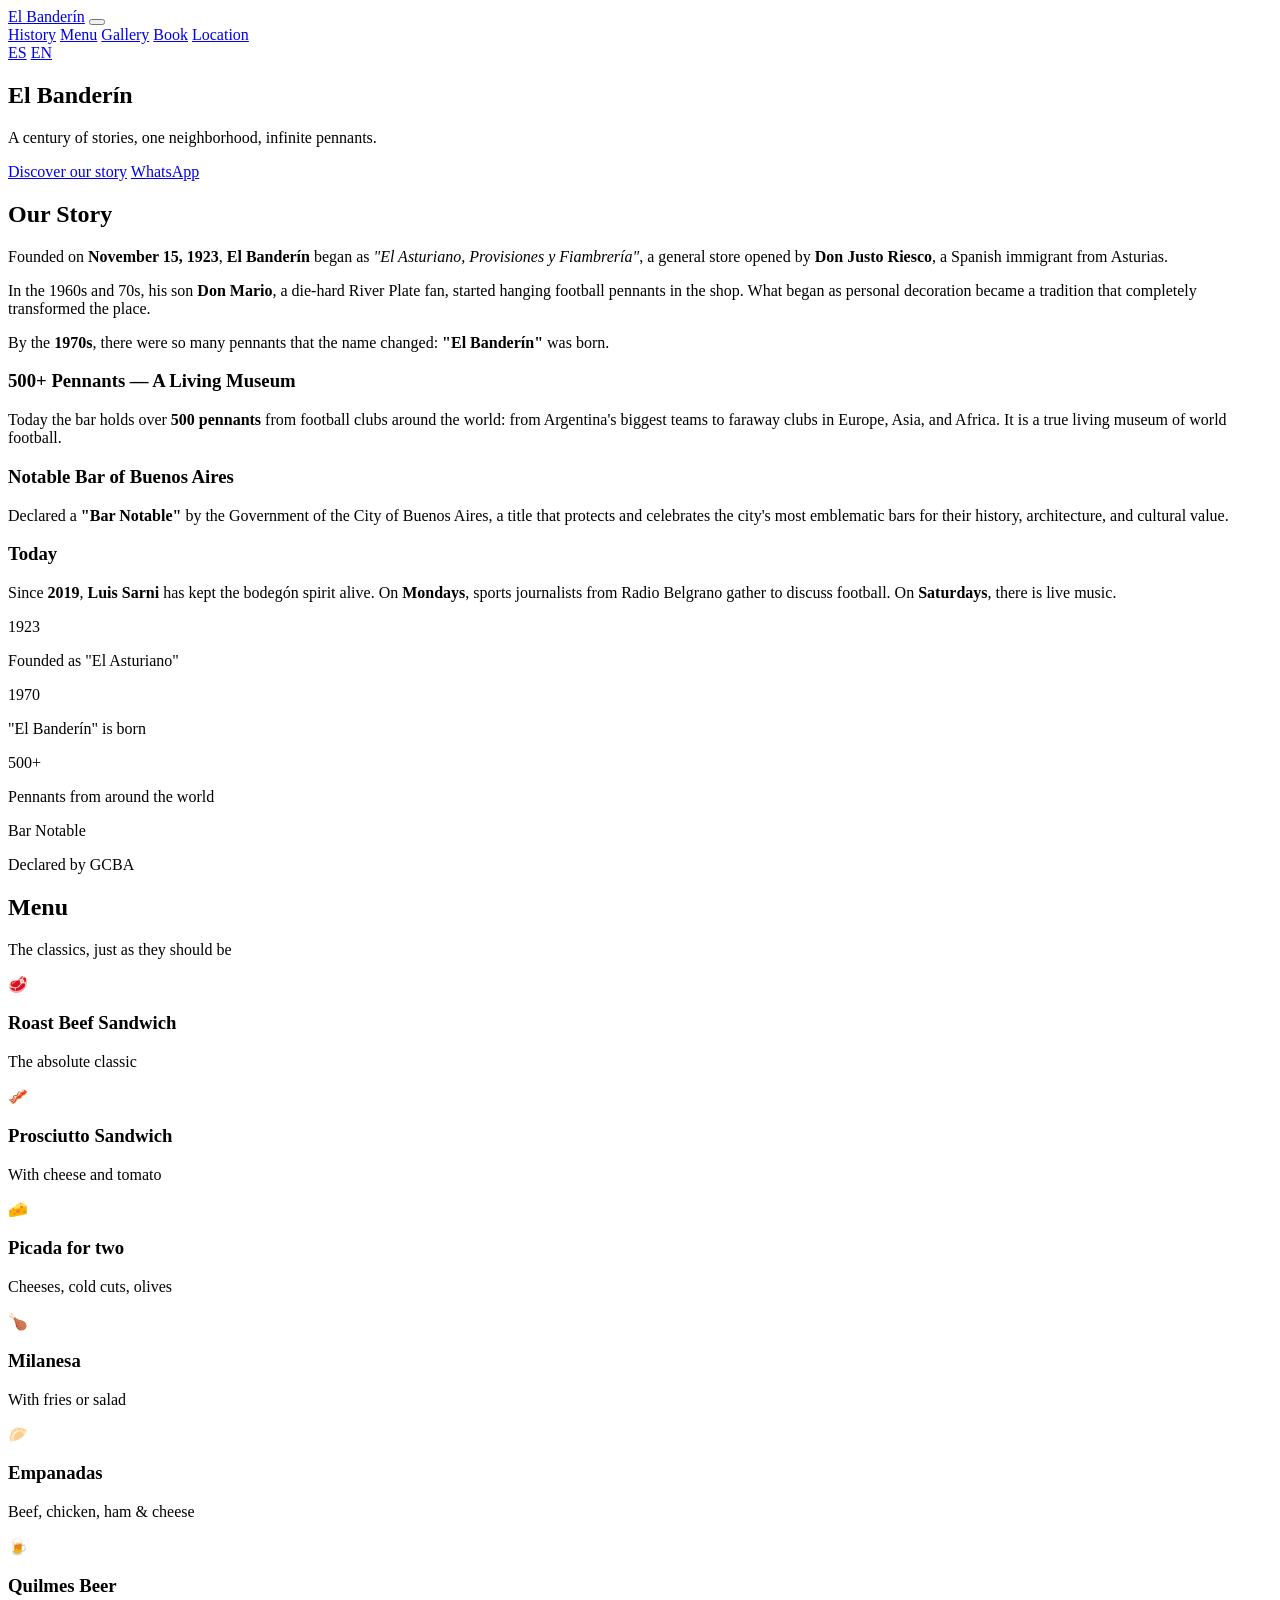
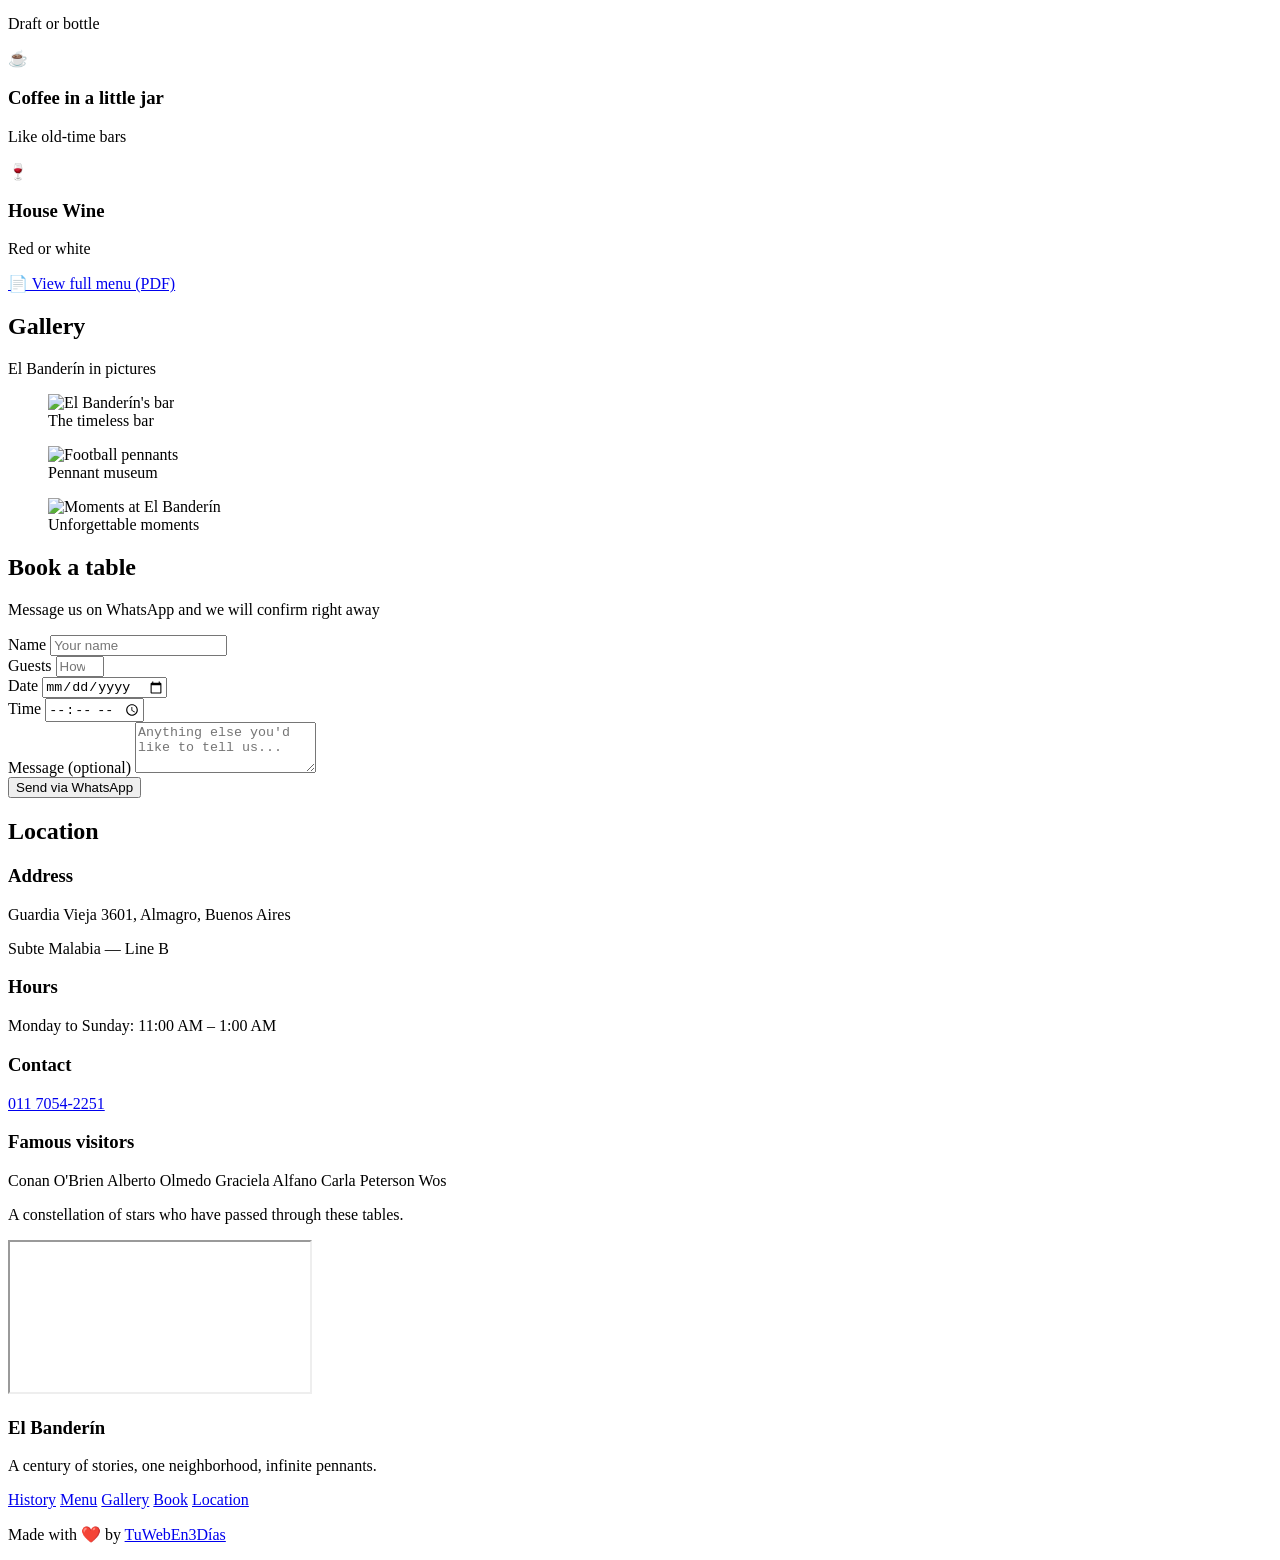
==== en/index.html @ 318a9eaf "Add landing page for El Banderín" ====
<!DOCTYPE html>
<html lang="en">
<head>
  <meta charset="UTF-8">
  <meta name="viewport" content="width=device-width, initial-scale=1.0">
  <title>El Banderín | Notable Bar in Almagro, Buenos Aires | Since 1923</title>
  <meta name="description" content="El Banderín, a notable bar in Almagro, Buenos Aires. Founded in 1923, 500+ football pennants, traditional Argentine bodegón. Sandwiches, picadas, milanesas. Open daily.">
  <meta name="keywords" content="El Banderín, notable bar, bodegón, Almagro, Guardia Vieja, pennants, football, Buenos Aires bar">
  <meta name="robots" content="index, follow">
  <meta name="author" content="TuWebEn3Días">
  <meta property="og:title" content="El Banderín | Notable Bar in Almagro">
  <meta property="og:description" content="A century of stories, one neighborhood, infinite pennants.">
  <meta property="og:type" content="website">
  <meta property="og:url" content="https://tuweben3dias.github.io/demo-el-banderin/en/">
  <meta property="og:locale" content="en_US">
  <meta property="og:site_name" content="El Banderín">
  <meta property="og:image" content="https://tuweben3dias.github.io/demo-el-banderin/imgs/placeholder-hero.svg">
  <meta name="twitter:card" content="summary_large_image">
  <meta name="twitter:title" content="El Banderín | Notable Bar in Almagro">
  <meta name="twitter:description" content="A century of stories, one neighborhood, infinite pennants.">
  <meta name="twitter:image" content="https://tuweben3dias.github.io/demo-el-banderin/imgs/placeholder-hero.svg">
  <script type="application/ld+json">
  {
    "@context": "https://schema.org",
    "@type": "BarOrPub",
    "name": "El Banderín",
    "url": "https://tuweben3dias.github.io/demo-el-banderin",
    "telephone": "+54 11 7054-2251",
    "address": {
      "@type": "PostalAddress",
      "streetAddress": "Guardia Vieja 3601",
      "addressLocality": "Almagro, Buenos Aires",
      "postalCode": "C1192 AAG",
      "addressCountry": "AR"
    },
    "geo": { "@type": "GeoCoordinates", "latitude": -34.6056, "longitude": -58.4254 },
    "openingHoursSpecification": {
      "@type": "OpeningHoursSpecification",
      "dayOfWeek": ["Monday", "Tuesday", "Wednesday", "Thursday", "Friday", "Saturday", "Sunday"],
      "opens": "11:00",
      "closes": "01:00"
    },
    "servesCuisine": "Bodegón (Argentine tavern)",
    "priceRange": "$",
    "description": "A century of stories, one neighborhood, infinite pennants.",
    "founder": { "@type": "Person", "name": "Justo Riesco" },
    "foundingDate": "1923-11-15",
    "image": "https://tuweben3dias.github.io/demo-el-banderin/imgs/placeholder-hero.svg"
  }
  </script>
  <script async src="https://www.googletagmanager.com/gtag/js?id=G-MYPNVV6ZX1"></script>
  <script>window.dataLayer = window.dataLayer || []; function gtag(){dataLayer.push(arguments);} gtag('js', new Date()); gtag('config', 'G-MYPNVV6ZX1');</script>
  <link rel="preconnect" href="https://fonts.googleapis.com">
  <link rel="preconnect" href="https://fonts.gstatic.com" crossorigin>
  <link href="https://fonts.googleapis.com/css2?family=Lato:wght@400;700&family=Playfair+Display:ital,wght@0,400;0,700;0,900;1,400&display=swap" rel="stylesheet">
  <link rel="stylesheet" href="../css/styles.css">
  <link rel="canonical" href="https://tuweben3dias.github.io/demo-el-banderin/en/">
  <link rel="alternate" hreflang="es" href="https://tuweben3dias.github.io/demo-el-banderin/">
  <link rel="alternate" hreflang="en" href="https://tuweben3dias.github.io/demo-el-banderin/en/">
  <link rel="icon" type="image/svg+xml" href="data:image/svg+xml,<svg xmlns='http://www.w3.org/2000/svg' viewBox='0 0 100 100'><text y='.9em' font-size='90'>🏆</text></svg>">
</head>
<body>
  <nav id="navbar">
    <div class="container nav-container">
      <a href="../" class="nav-logo">El Banderín</a>
      <button class="nav-toggle" aria-label="Open menu" aria-expanded="false">
        <span></span><span></span><span></span>
      </button>
      <div class="nav-menu" id="nav-menu">
        <a href="../#historia" class="nav-link">History</a>
        <a href="../#menu" class="nav-link">Menu</a>
        <a href="../#galeria" class="nav-link">Gallery</a>
        <a href="../#reservas" class="nav-link">Book</a>
        <a href="../#como-llegar" class="nav-link">Location</a>
        <div class="lang-switch">
          <a href="../" aria-label="Español">ES</a>
          <a href="/" class="active" aria-label="English">EN</a>
        </div>
      </div>
    </div>
  </nav>
  <main>
    <section id="hero">
      <div class="hero-content">
        <h1>El Banderín</h1>
        <p class="hero-tagline">A century of stories, one neighborhood, infinite pennants.</p>
        <div class="hero-ctas">
          <a href="../#historia" class="btn btn-primary">Discover our story</a>
          <a href="https://wa.me/5491170542251" class="btn btn-outline" target="_blank" rel="noopener">WhatsApp</a>
        </div>
      </div>
    </section>
    <section id="historia" class="section">
      <div class="container">
        <h2 class="section-title">Our Story</h2>
        <div class="historia-grid">
          <div class="historia-text">
            <p class="historia-intro">Founded on <strong>November 15, 1923</strong>, <strong>El Banderín</strong> began as <em>"El Asturiano, Provisiones y Fiambrería"</em>, a general store opened by <strong>Don Justo Riesco</strong>, a Spanish immigrant from Asturias.</p>
            <p>In the 1960s and 70s, his son <strong>Don Mario</strong>, a die-hard River Plate fan, started hanging football pennants in the shop. What began as personal decoration became a tradition that completely transformed the place.</p>
            <p>By the <strong>1970s</strong>, there were so many pennants that the name changed: <strong>"El Banderín"</strong> was born.</p>
            <div class="historia-highlight">
              <h3>500+ Pennants — A Living Museum</h3>
              <p>Today the bar holds over <strong>500 pennants</strong> from football clubs around the world: from Argentina's biggest teams to faraway clubs in Europe, Asia, and Africa. It is a true living museum of world football.</p>
            </div>
            <div class="historia-highlight">
              <h3>Notable Bar of Buenos Aires</h3>
              <p>Declared a <strong>"Bar Notable"</strong> by the Government of the City of Buenos Aires, a title that protects and celebrates the city's most emblematic bars for their history, architecture, and cultural value.</p>
            </div>
            <div class="historia-highlight">
              <h3>Today</h3>
              <p>Since <strong>2019</strong>, <strong>Luis Sarni</strong> has kept the bodegón spirit alive. On <strong>Mondays</strong>, sports journalists from Radio Belgrano gather to discuss football. On <strong>Saturdays</strong>, there is live music.</p>
            </div>
          </div>
          <div class="historia-cards">
            <div class="historia-card"><span class="historia-card-year">1923</span><p>Founded as "El Asturiano"</p></div>
            <div class="historia-card"><span class="historia-card-year">1970</span><p>"El Banderín" is born</p></div>
            <div class="historia-card"><span class="historia-card-year">500+</span><p>Pennants from around the world</p></div>
            <div class="historia-card"><span class="historia-card-year">Bar Notable</span><p>Declared by GCBA</p></div>
          </div>
        </div>
      </div>
    </section>
    <section id="menu" class="section">
      <div class="container">
        <h2 class="section-title">Menu</h2>
        <p class="section-subtitle">The classics, just as they should be</p>
        <div class="menu-grid">
          <div class="menu-item fade-in"><span class="menu-icon">🥩</span><h3>Roast Beef Sandwich</h3><p class="menu-desc">The absolute classic</p></div>
          <div class="menu-item fade-in"><span class="menu-icon">🥓</span><h3>Prosciutto Sandwich</h3><p class="menu-desc">With cheese and tomato</p></div>
          <div class="menu-item fade-in"><span class="menu-icon">🧀</span><h3>Picada for two</h3><p class="menu-desc">Cheeses, cold cuts, olives</p></div>
          <div class="menu-item fade-in"><span class="menu-icon">🍗</span><h3>Milanesa</h3><p class="menu-desc">With fries or salad</p></div>
          <div class="menu-item fade-in"><span class="menu-icon">🥟</span><h3>Empanadas</h3><p class="menu-desc">Beef, chicken, ham & cheese</p></div>
          <div class="menu-item fade-in"><span class="menu-icon">🍺</span><h3>Quilmes Beer</h3><p class="menu-desc">Draft or bottle</p></div>
          <div class="menu-item fade-in"><span class="menu-icon">☕</span><h3>Coffee in a little jar</h3><p class="menu-desc">Like old-time bars</p></div>
          <div class="menu-item fade-in"><span class="menu-icon">🍷</span><h3>House Wine</h3><p class="menu-desc">Red or white</p></div>
        </div>
        <div class="menu-pdf-wrap">
          <a href="../docs/menu.pdf" class="btn btn-primary" target="_blank" rel="noopener">📄 View full menu (PDF)</a>
        </div>
      </div>
    </section>
    <section id="galeria" class="section">
      <div class="container">
        <h2 class="section-title">Gallery</h2>
        <p class="section-subtitle">El Banderín in pictures</p>
        <div class="galeria-grid">
          <figure class="fade-in"><img src="../imgs/placeholder-gallery-1.svg" alt="El Banderín's bar" loading="lazy"><figcaption>The timeless bar</figcaption></figure>
          <figure class="fade-in"><img src="../imgs/placeholder-gallery-2.svg" alt="Football pennants" loading="lazy"><figcaption>Pennant museum</figcaption></figure>
          <figure class="fade-in"><img src="../imgs/placeholder-gallery-3.svg" alt="Moments at El Banderín" loading="lazy"><figcaption>Unforgettable moments</figcaption></figure>
        </div>
      </div>
    </section>
    <section id="reservas" class="section">
      <div class="container">
        <h2 class="section-title">Book a table</h2>
        <p class="section-subtitle">Message us on WhatsApp and we will confirm right away</p>
        <form id="contact-form" novalidate>
          <div class="form-row">
            <div class="form-group">
              <label for="name">Name</label>
              <input type="text" id="name" name="name" required placeholder="Your name">
            </div>
            <div class="form-group">
              <label for="people">Guests</label>
              <input type="number" id="people" name="people" min="1" max="20" required placeholder="How many?">
            </div>
          </div>
          <div class="form-row">
            <div class="form-group">
              <label for="date">Date</label>
              <input type="date" id="date" name="date" required>
            </div>
            <div class="form-group">
              <label for="time">Time</label>
              <input type="time" id="time" name="time" required>
            </div>
          </div>
          <div class="form-group">
            <label for="message">Message (optional)</label>
            <textarea id="message" name="message" rows="3" placeholder="Anything else you'd like to tell us..."></textarea>
          </div>
          <button type="submit" class="btn btn-primary btn-block">Send via WhatsApp</button>
        </form>
      </div>
    </section>
    <section id="como-llegar" class="section">
      <div class="container">
        <h2 class="section-title">Location</h2>
        <div class="llegar-grid">
          <div class="llegar-info">
            <div class="llegar-block"><h3>Address</h3><p>Guardia Vieja 3601, Almagro, Buenos Aires</p><p class="llegar-sub">Subte Malabia — Line B</p></div>
            <div class="llegar-block"><h3>Hours</h3><p>Monday to Sunday: 11:00 AM – 1:00 AM</p></div>
            <div class="llegar-block"><h3>Contact</h3><p><a href="tel:+541170542251">011 7054-2251</a></p></div>
            <div class="llegar-block"><h3>Famous visitors</h3>
              <div class="famous-tags">
                <span class="famous-tag">Conan O'Brien</span>
                <span class="famous-tag">Alberto Olmedo</span>
                <span class="famous-tag">Graciela Alfano</span>
                <span class="famous-tag">Carla Peterson</span>
                <span class="famous-tag">Wos</span>
              </div>
              <p class="famous-note">A constellation of stars who have passed through these tables.</p>
            </div>
          </div>
          <div class="llegar-map fade-in">
            <div class="map-wrap">
              <iframe src="https://www.google.com/maps/embed?pb=!1m18!1m12!1m3!3d3284.087!2d-58.4254!3d-34.6056!2m3!1f0!2f0!3f0!3m2!1i1024!2i768!4f13.1!3m3!1m2!1s0x95bcc8e9faef5e77%3A0x1ab3ab8a59cdf7af!2sGuardia%20Vieja%203601%2C%20C1192%20AAG%2C%20Cdad.%20Aut%C3%B3noma%20de%20Buenos%20Aires!5e0!3m2!1ses!2sar!4v1" allowfullscreen="" loading="lazy" referrerpolicy="no-referrer-when-downgrade" title="El Banderín location"></iframe>
            </div>
          </div>
        </div>
      </div>
    </section>
  </main>
  <footer>
    <div class="container">
      <div class="footer-grid">
        <div class="footer-brand">
          <h3>El Banderín</h3>
          <p>A century of stories, one neighborhood, infinite pennants.</p>
        </div>
        <div class="footer-nav">
          <a href="../#historia">History</a>
          <a href="../#menu">Menu</a>
          <a href="../#galeria">Gallery</a>
          <a href="../#reservas">Book</a>
          <a href="../#como-llegar">Location</a>
        </div>
      </div>
      <div class="footer-bottom">
        <p>Made with ❤️ by <a href="https://tuweben3dias.com" target="_blank" rel="noopener">TuWebEn3Días</a></p>
      </div>
    </div>
  </footer>
  <script src="../js/main.js"></script>
</body>
</html>
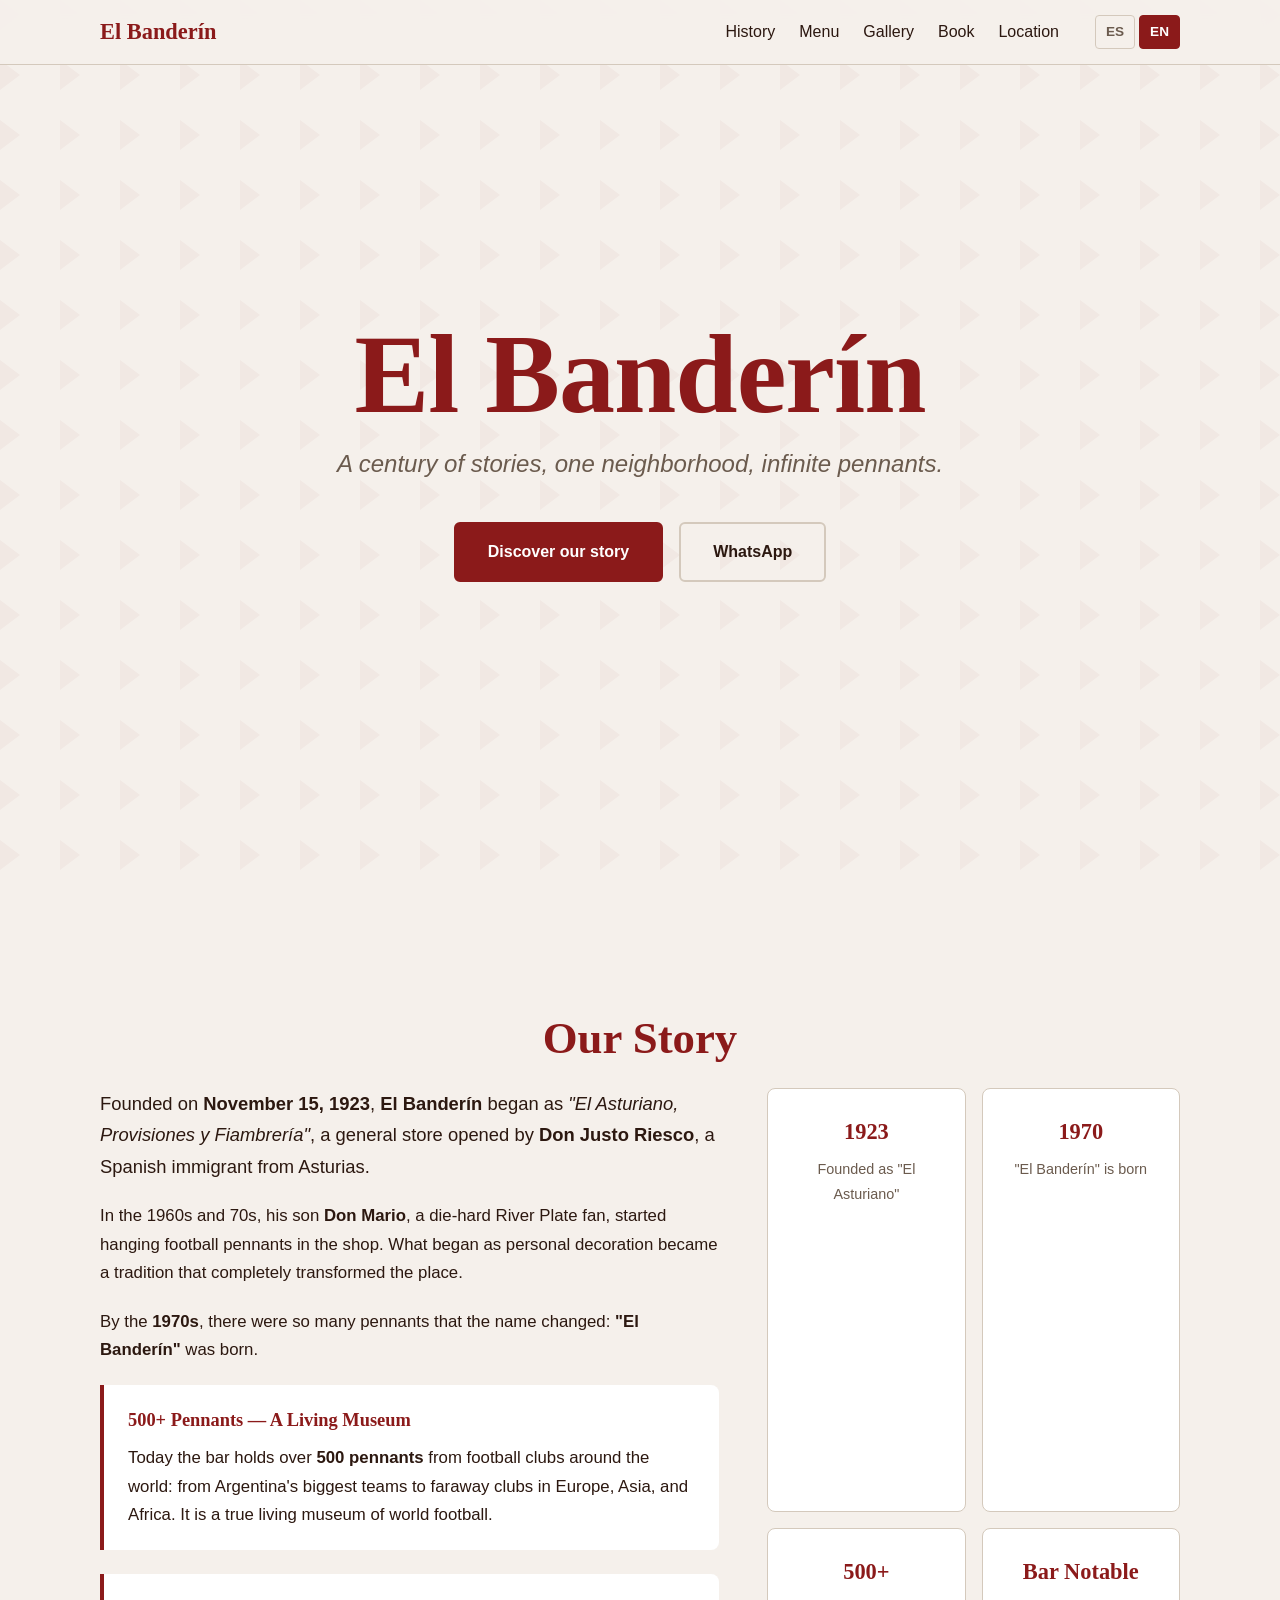
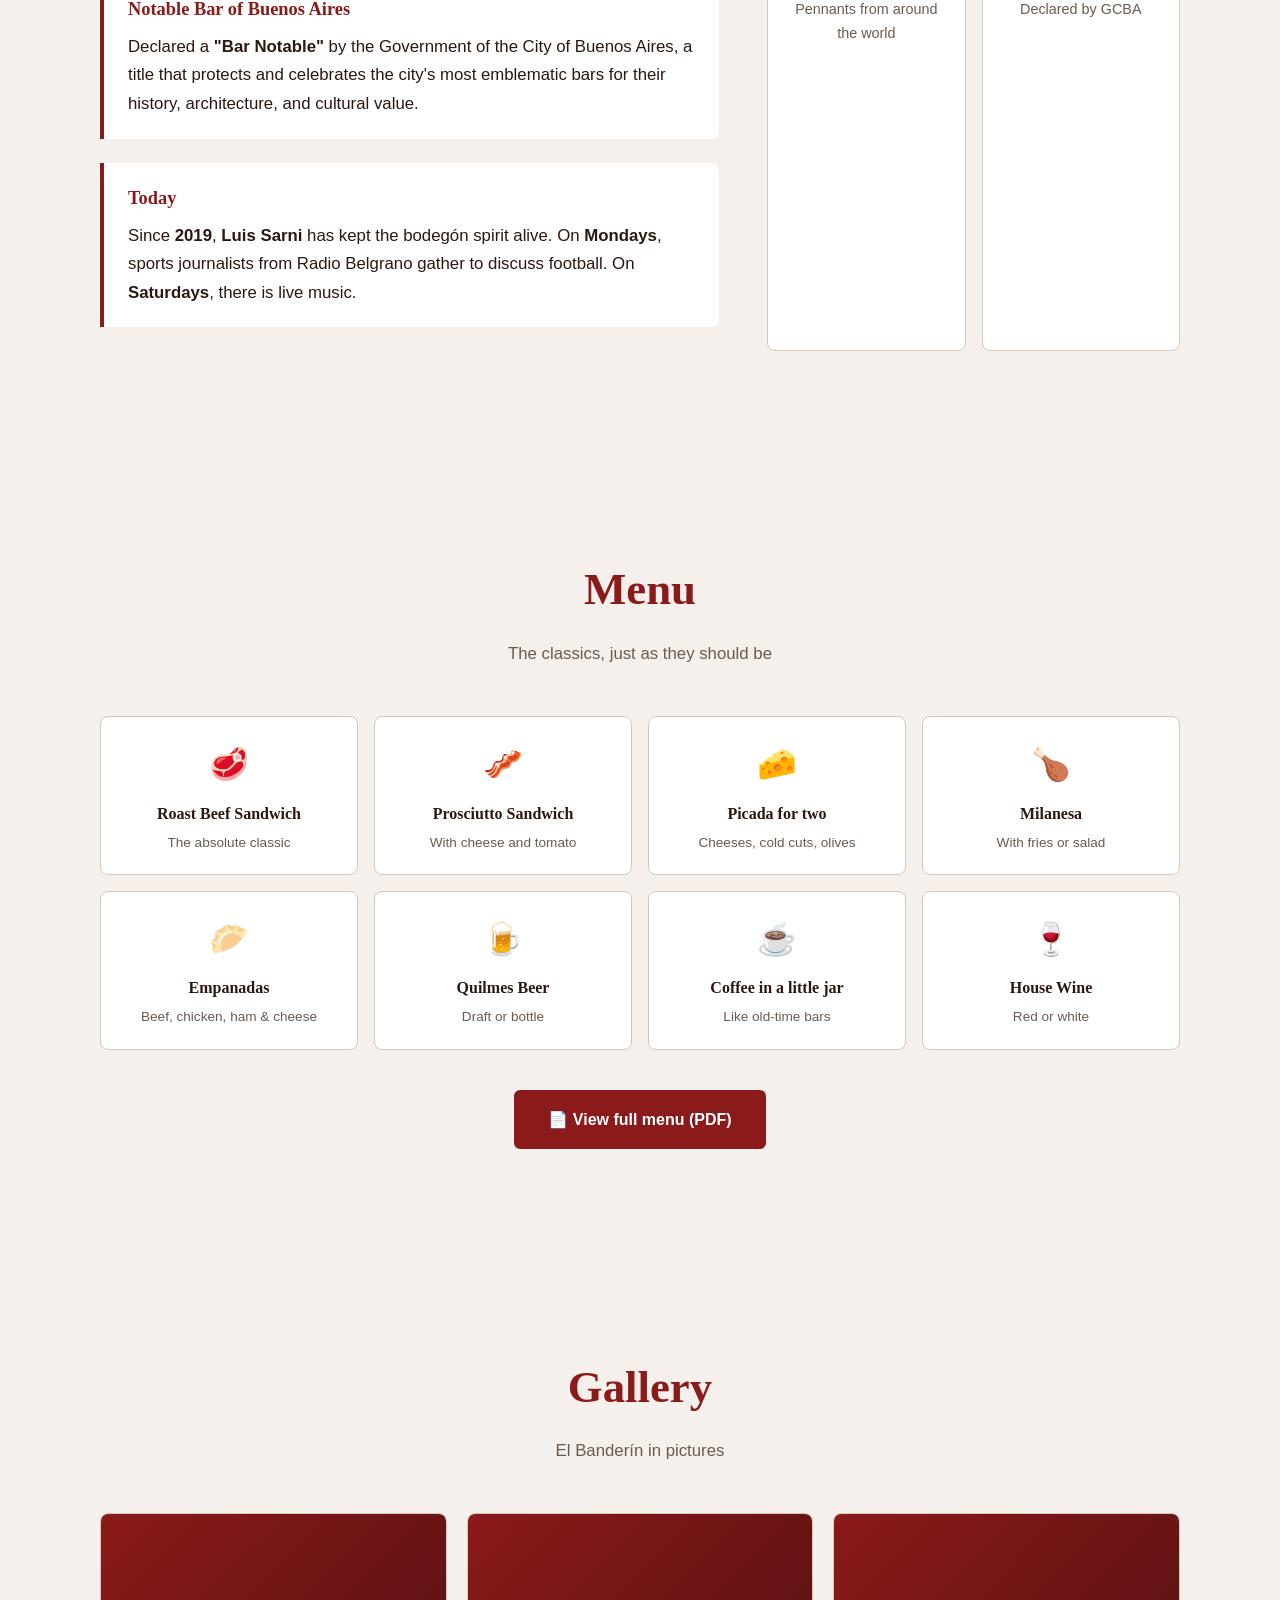
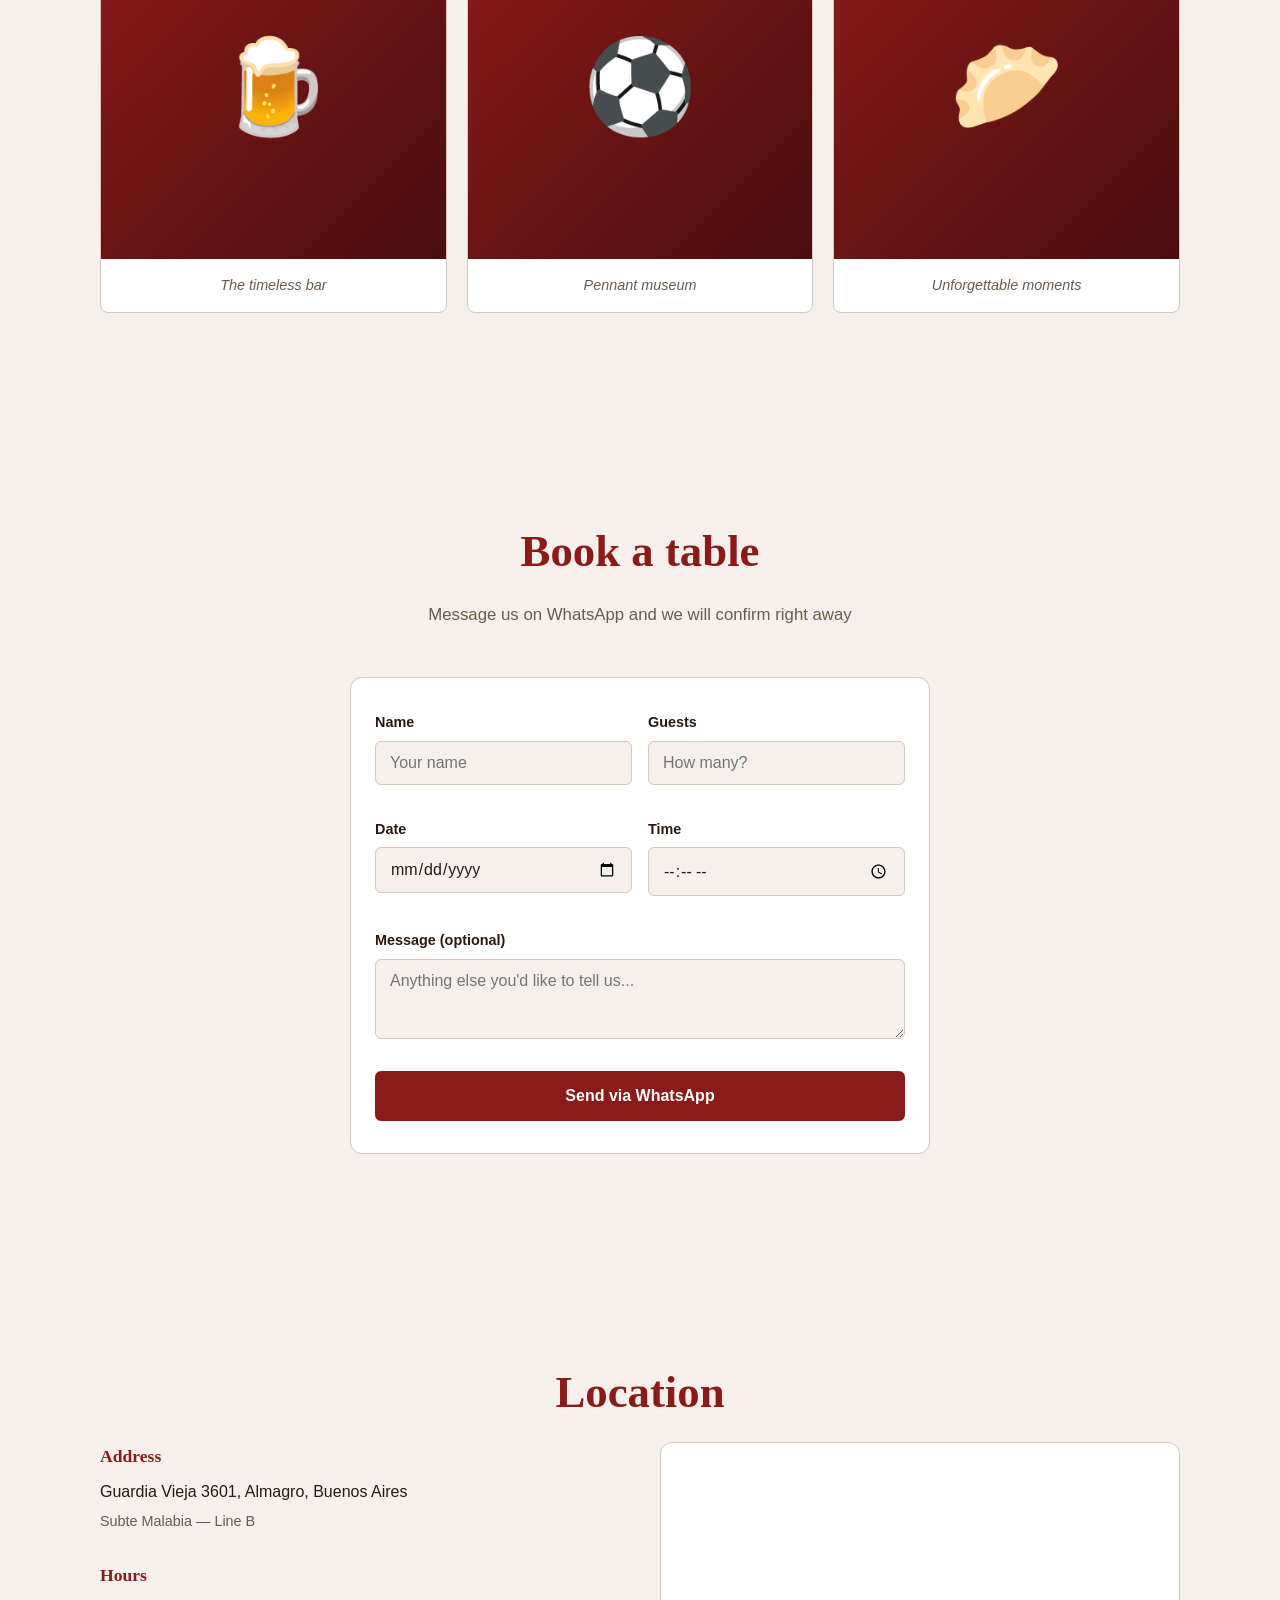
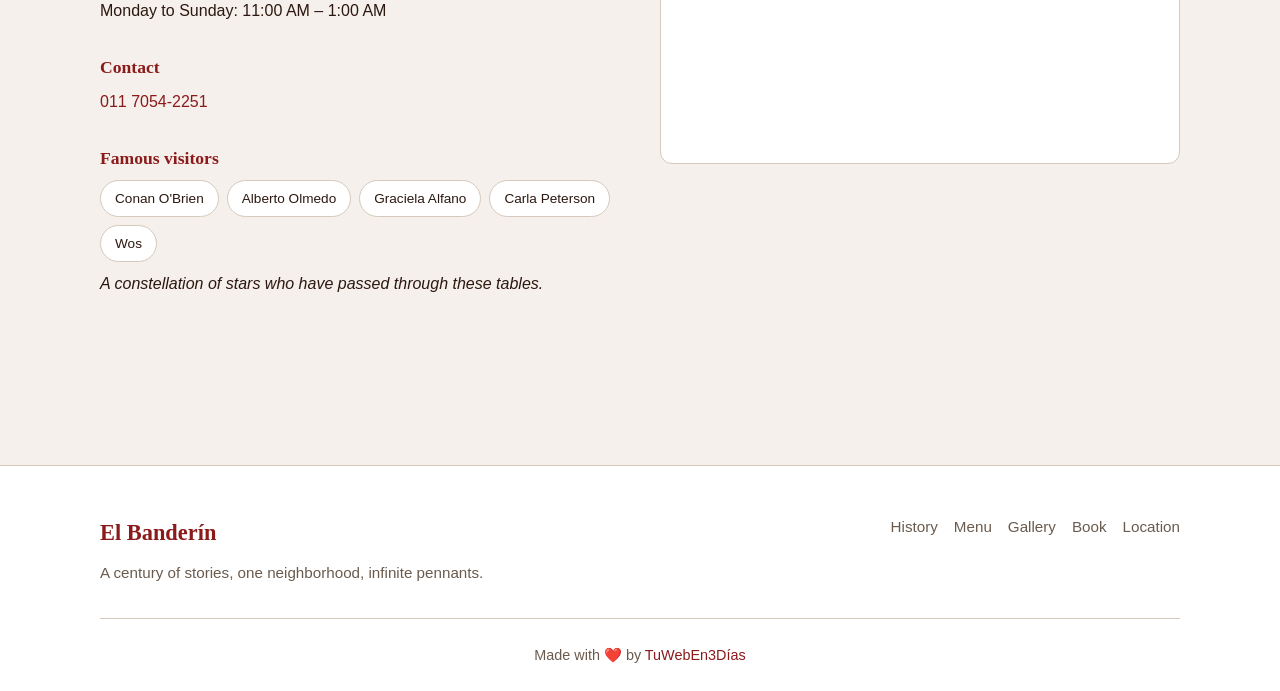
==== commit 371b2630: "Update Google Analytics ID to G-WNGLL9WG7B" ====
--- a/en/index.html
+++ b/en/index.html
@@ -48,8 +48,8 @@
     "image": "https://tuweben3dias.github.io/demo-el-banderin/imgs/placeholder-hero.svg"
   }
   </script>
-  <script async src="https://www.googletagmanager.com/gtag/js?id=G-MYPNVV6ZX1"></script>
-  <script>window.dataLayer = window.dataLayer || []; function gtag(){dataLayer.push(arguments);} gtag('js', new Date()); gtag('config', 'G-MYPNVV6ZX1');</script>
+  <script async src="https://www.googletagmanager.com/gtag/js?id=G-WNGLL9WG7B"></script>
+  <script>window.dataLayer = window.dataLayer || []; function gtag(){dataLayer.push(arguments);} gtag('js', new Date()); gtag('config', 'G-WNGLL9WG7B');</script>
   <link rel="preconnect" href="https://fonts.googleapis.com">
   <link rel="preconnect" href="https://fonts.gstatic.com" crossorigin>
   <link href="https://fonts.googleapis.com/css2?family=Lato:wght@400;700&family=Playfair+Display:ital,wght@0,400;0,700;0,900;1,400&display=swap" rel="stylesheet">
--- a/css/styles.css
+++ b/css/styles.css
@@ -0,0 +1,418 @@
+:root {
+  --color-bg: #F5F0EB;
+  --color-surface: #FFFFFF;
+  --color-accent: #8B1A1A;
+  --color-accent-2: #D4A017;
+  --color-text: #2C1810;
+  --color-muted: #6B5B4E;
+  --color-border: #D4C9BC;
+  --font-display: 'Playfair Display', serif;
+  --font-body: 'Lato', sans-serif;
+  --max-width: 1120px;
+  --nav-height: 64px;
+}
+*,*::before,*::after{box-sizing:border-box;margin:0;padding:0}
+html{scroll-behavior:smooth;scroll-padding-top:var(--nav-height)}
+body{
+  font-family:var(--font-body);
+  color:var(--color-text);
+  background:var(--color-bg);
+  line-height:1.7;
+  -webkit-font-smoothing:antialiased;
+}
+img{max-width:100%;display:block}
+a{color:var(--color-accent);text-decoration:none;transition:color 0.3s}
+a:hover{color:#a02020}
+.container{width:100%;max-width:var(--max-width);margin:0 auto;padding:0 20px}
+.section{padding:80px 0}
+.section-title{
+  font-family:var(--font-display);
+  font-size:2.2rem;
+  font-weight:700;
+  color:var(--color-accent);
+  text-align:center;
+  margin-bottom:12px;
+}
+.section-subtitle{
+  text-align:center;
+  color:var(--color-muted);
+  font-size:1.05rem;
+  margin-bottom:48px;
+}
+.btn{
+  display:inline-flex;
+  align-items:center;
+  gap:8px;
+  padding:14px 32px;
+  font-family:var(--font-body);
+  font-size:1rem;
+  font-weight:700;
+  border:2px solid transparent;
+  border-radius:6px;
+  cursor:pointer;
+  transition:all 0.3s;
+  text-align:center;
+  justify-content:center;
+}
+.btn-primary{
+  background:var(--color-accent);
+  color:#fff;
+  border-color:var(--color-accent);
+}
+.btn-primary:hover{background:#a02020;border-color:#a02020;color:#fff}
+.btn-outline{
+  background:transparent;
+  color:var(--color-text);
+  border-color:var(--color-border);
+}
+.btn-outline:hover{background:var(--color-accent);color:#fff;border-color:var(--color-accent)}
+.btn-block{width:100%}
+.fade-in{opacity:0;transform:translateY(30px);transition:opacity 0.7s ease,transform 0.7s ease}
+.fade-in.visible{opacity:1;transform:translateY(0)}
+
+#navbar{
+  position:fixed;
+  top:0;
+  left:0;
+  width:100%;
+  z-index:1000;
+  background:rgba(245,240,235,0.95);
+  backdrop-filter:blur(12px);
+  border-bottom:1px solid var(--color-border);
+  transition:transform 0.3s ease;
+}
+#navbar.hidden{transform:translateY(-100%)}
+.nav-container{
+  display:flex;
+  align-items:center;
+  justify-content:space-between;
+  height:var(--nav-height);
+}
+.nav-logo{
+  font-family:var(--font-display);
+  font-size:1.4rem;
+  font-weight:700;
+  color:var(--color-accent);
+}
+.nav-logo:hover{color:var(--color-accent)}
+.nav-toggle{
+  display:flex;
+  flex-direction:column;
+  gap:5px;
+  background:none;
+  border:none;
+  cursor:pointer;
+  padding:8px;
+}
+.nav-toggle span{
+  display:block;
+  width:26px;
+  height:2px;
+  background:var(--color-text);
+  transition:all 0.3s;
+  border-radius:2px;
+}
+.nav-toggle.active span:nth-child(1){transform:translateY(7px) rotate(45deg)}
+.nav-toggle.active span:nth-child(2){opacity:0}
+.nav-toggle.active span:nth-child(3){transform:translateY(-7px) rotate(-45deg)}
+.nav-menu{
+  position:fixed;
+  top:var(--nav-height);
+  left:0;
+  width:100%;
+  background:var(--color-bg);
+  border-bottom:1px solid var(--color-border);
+  padding:20px;
+  display:flex;
+  flex-direction:column;
+  gap:12px;
+  transform:translateY(-120%);
+  transition:transform 0.35s ease;
+  z-index:999;
+}
+.nav-menu.open{transform:translateY(0)}
+.nav-link{
+  font-family:var(--font-body);
+  font-size:1rem;
+  color:var(--color-text);
+  padding:8px 0;
+  border-bottom:1px solid transparent;
+  transition:color 0.3s,border-color 0.3s;
+}
+.nav-link:hover,.nav-link.active{color:var(--color-accent)}
+.lang-switch{display:flex;gap:4px;margin-top:8px}
+.lang-switch a{
+  font-size:.85rem;
+  font-weight:700;
+  color:var(--color-muted);
+  padding:4px 10px;
+  border:1px solid var(--color-border);
+  border-radius:4px;
+  transition:all 0.3s;
+}
+.lang-switch a.active,.lang-switch a:hover{
+  background:var(--color-accent);
+  color:#fff;
+  border-color:var(--color-accent);
+}
+
+#hero{
+  min-height:100vh;
+  display:flex;
+  align-items:center;
+  justify-content:center;
+  text-align:center;
+  position:relative;
+  overflow:hidden;
+  padding:80px 20px;
+}
+#hero::before{
+  content:'';
+  position:absolute;
+  inset:0;
+  background-image:url("data:image/svg+xml,%3Csvg xmlns='http://www.w3.org/2000/svg' width='60' height='60' viewBox='0 0 60 60'%3E%3Cpath d='M0 0 L20 15 L0 30 Z' fill='%238B1A1A' opacity='0.04'/%3E%3C/svg%3E");
+  background-size:60px 60px;
+  pointer-events:none;
+}
+.hero-content{position:relative;z-index:1;max-width:800px}
+#hero h1{
+  font-family:var(--font-display);
+  font-size:clamp(3rem,12vw,7rem);
+  font-weight:900;
+  color:var(--color-accent);
+  line-height:1;
+  margin-bottom:16px;
+  letter-spacing:-1px;
+}
+.hero-tagline{
+  font-size:clamp(1.1rem,2.5vw,1.5rem);
+  color:var(--color-muted);
+  font-style:italic;
+  margin-bottom:40px;
+  line-height:1.5;
+}
+.hero-ctas{display:flex;flex-wrap:wrap;gap:16px;justify-content:center}
+
+.historia-grid{
+  display:grid;
+  gap:48px;
+}
+.historia-text p{
+  margin-bottom:20px;
+  font-size:1.05rem;
+}
+.historia-intro{font-size:1.15rem!important}
+.historia-highlight{
+  background:var(--color-surface);
+  border-left:4px solid var(--color-accent);
+  padding:20px 24px;
+  margin-bottom:24px;
+  border-radius:0 8px 8px 0;
+}
+.historia-highlight h3{
+  font-family:var(--font-display);
+  font-size:1.15rem;
+  color:var(--color-accent);
+  margin-bottom:8px;
+}
+.historia-highlight p{margin-bottom:0!important}
+.historia-cards{
+  display:grid;
+  grid-template-columns:1fr 1fr;
+  gap:16px;
+}
+.historia-card{
+  background:var(--color-surface);
+  border:1px solid var(--color-border);
+  border-radius:8px;
+  padding:24px 16px;
+  text-align:center;
+  transition:transform 0.3s,box-shadow 0.3s;
+}
+.historia-card:hover{transform:translateY(-4px);box-shadow:0 8px 24px rgba(0,0,0,0.06)}
+.historia-card-year{
+  display:block;
+  font-family:var(--font-display);
+  font-size:1.4rem;
+  font-weight:700;
+  color:var(--color-accent);
+  margin-bottom:6px;
+}
+.historia-card p{font-size:.9rem;color:var(--color-muted);margin:0}
+
+.menu-grid{
+  display:grid;
+  grid-template-columns:1fr 1fr;
+  gap:16px;
+}
+.menu-item{
+  background:var(--color-surface);
+  border:1px solid var(--color-border);
+  border-radius:8px;
+  padding:20px;
+  text-align:center;
+  transition:transform 0.3s,box-shadow 0.3s;
+}
+.menu-item:hover{transform:translateY(-3px);box-shadow:0 6px 20px rgba(0,0,0,0.05)}
+.menu-icon{font-size:2rem;display:block;margin-bottom:8px}
+.menu-item h3{
+  font-family:var(--font-display);
+  font-size:1rem;
+  color:var(--color-text);
+  margin-bottom:4px;
+}
+.menu-desc{font-size:.85rem;color:var(--color-muted);margin:0}
+.menu-pdf-wrap{text-align:center;margin-top:40px}
+
+.galeria-grid{
+  display:grid;
+  gap:20px;
+}
+.galeria-grid figure{
+  border-radius:8px;
+  overflow:hidden;
+  background:var(--color-surface);
+  border:1px solid var(--color-border);
+  transition:transform 0.3s,box-shadow 0.3s;
+}
+.galeria-grid figure:hover{transform:translateY(-4px);box-shadow:0 8px 24px rgba(0,0,0,0.06)}
+.galeria-grid img{width:100%;aspect-ratio:1;object-fit:cover}
+.galeria-grid figcaption{
+  padding:14px 16px;
+  font-size:.9rem;
+  color:var(--color-muted);
+  text-align:center;
+  font-style:italic;
+}
+
+#contact-form{
+  max-width:580px;
+  margin:0 auto;
+  background:var(--color-surface);
+  padding:32px 24px;
+  border:1px solid var(--color-border);
+  border-radius:12px;
+}
+.form-row{display:grid;gap:16px;margin-bottom:16px}
+.form-group{margin-bottom:16px}
+.form-group label{
+  display:block;
+  font-size:.9rem;
+  font-weight:700;
+  color:var(--color-text);
+  margin-bottom:6px;
+}
+.form-group input,.form-group textarea{
+  width:100%;
+  padding:12px 14px;
+  font-family:var(--font-body);
+  font-size:1rem;
+  color:var(--color-text);
+  background:var(--color-bg);
+  border:1px solid var(--color-border);
+  border-radius:6px;
+  transition:border-color 0.3s;
+}
+.form-group input:focus,.form-group textarea:focus{
+  outline:none;
+  border-color:var(--color-accent);
+}
+.form-group textarea{resize:vertical;min-height:80px}
+#contact-form .btn-block{margin-top:8px}
+
+.llegar-grid{
+  display:grid;
+  gap:40px;
+}
+.llegar-block{margin-bottom:28px}
+.llegar-block h3{
+  font-family:var(--font-display);
+  font-size:1.1rem;
+  color:var(--color-accent);
+  margin-bottom:6px;
+}
+.llegar-block p{font-size:1rem;color:var(--color-text);margin-bottom:4px}
+.llegar-sub{font-size:.9rem!important;color:var(--color-muted)!important}
+.famous-tags{display:flex;flex-wrap:wrap;gap:8px;margin-bottom:8px}
+.famous-tag{
+  display:inline-block;
+  background:var(--color-surface);
+  border:1px solid var(--color-border);
+  padding:6px 14px;
+  border-radius:20px;
+  font-size:.85rem;
+  color:var(--color-text);
+}
+.famous-note{font-size:.9rem;color:var(--color-muted);font-style:italic}
+.map-wrap{
+  border-radius:12px;
+  overflow:hidden;
+  border:1px solid var(--color-border);
+  background:var(--color-surface);
+}
+.map-wrap iframe{width:100%;height:320px;border:0;display:block}
+
+footer{
+  background:var(--color-surface);
+  border-top:1px solid var(--color-border);
+  padding:48px 0 24px;
+  margin-top:40px;
+}
+.footer-grid{
+  display:grid;
+  gap:32px;
+  margin-bottom:32px;
+}
+.footer-brand h3{
+  font-family:var(--font-display);
+  font-size:1.4rem;
+  color:var(--color-accent);
+  margin-bottom:8px;
+}
+.footer-brand p{font-size:.95rem;color:var(--color-muted)}
+.footer-nav{display:flex;flex-wrap:wrap;gap:16px}
+.footer-nav a{font-size:.95rem;color:var(--color-muted)}
+.footer-nav a:hover{color:var(--color-accent)}
+.footer-bottom{
+  border-top:1px solid var(--color-border);
+  padding-top:24px;
+  text-align:center;
+}
+.footer-bottom p{font-size:.9rem;color:var(--color-muted)}
+
+@media(min-width:640px){
+  .form-row{grid-template-columns:1fr 1fr}
+}
+
+@media(min-width:768px){
+  .section{padding:100px 0}
+  .section-title{font-size:2.8rem}
+  .nav-toggle{display:none}
+  .nav-menu{
+    position:static;
+    flex-direction:row;
+    align-items:center;
+    gap:24px;
+    padding:0;
+    border:none;
+    background:transparent;
+    transform:none;
+    width:auto;
+  }
+  .lang-switch{margin-top:0;margin-left:12px}
+  .nav-link{border-bottom:none;padding:0}
+  .historia-grid{grid-template-columns:1.5fr 1fr}
+  .menu-grid{grid-template-columns:repeat(4,1fr)}
+  .galeria-grid{grid-template-columns:repeat(3,1fr)}
+  .llegar-grid{grid-template-columns:1fr 1fr}
+  .footer-grid{grid-template-columns:1fr auto}
+}
+
+@media(min-width:1024px){
+  .historia-cards{grid-template-columns:1fr 1fr}
+}
+
+@media(prefers-reduced-motion:reduce){
+  *,*::before,*::after{animation-duration:0.01ms!important;transition-duration:0.01ms!important}
+  .fade-in{opacity:1;transform:none}
+}
